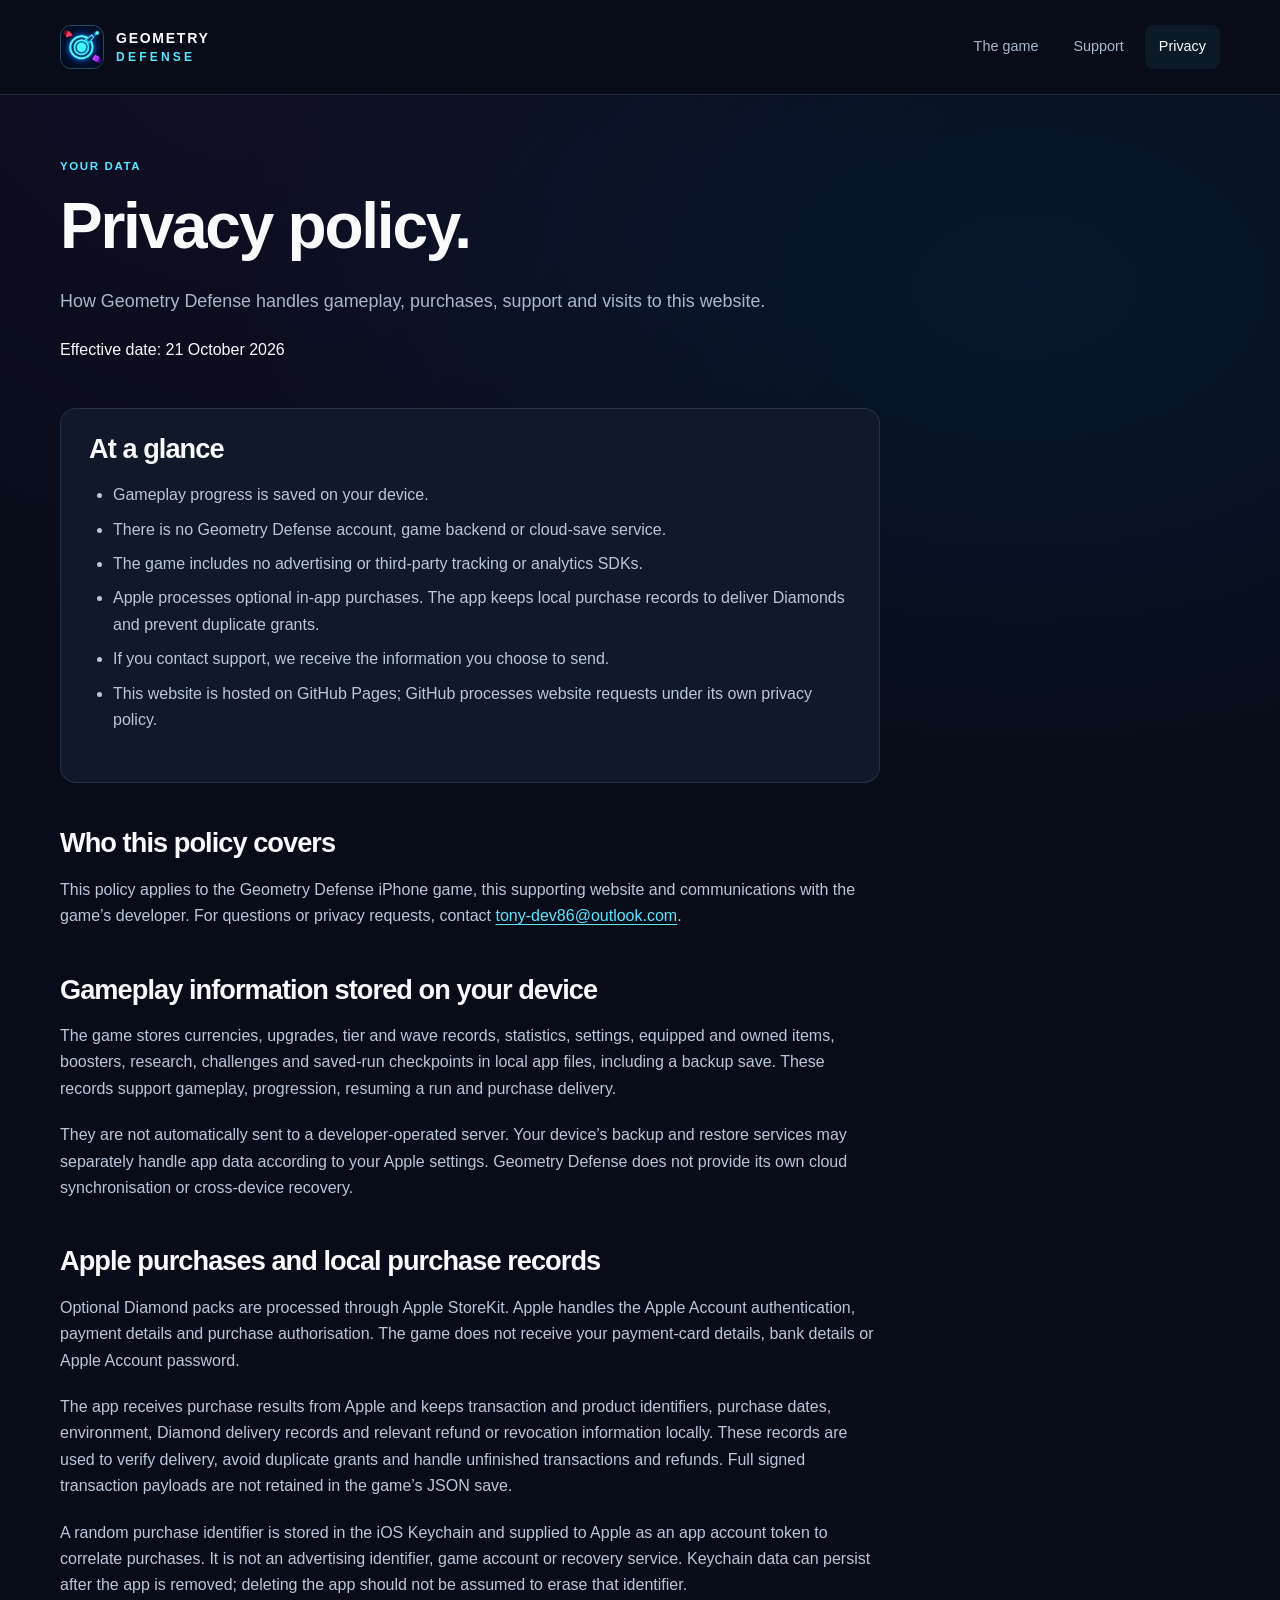
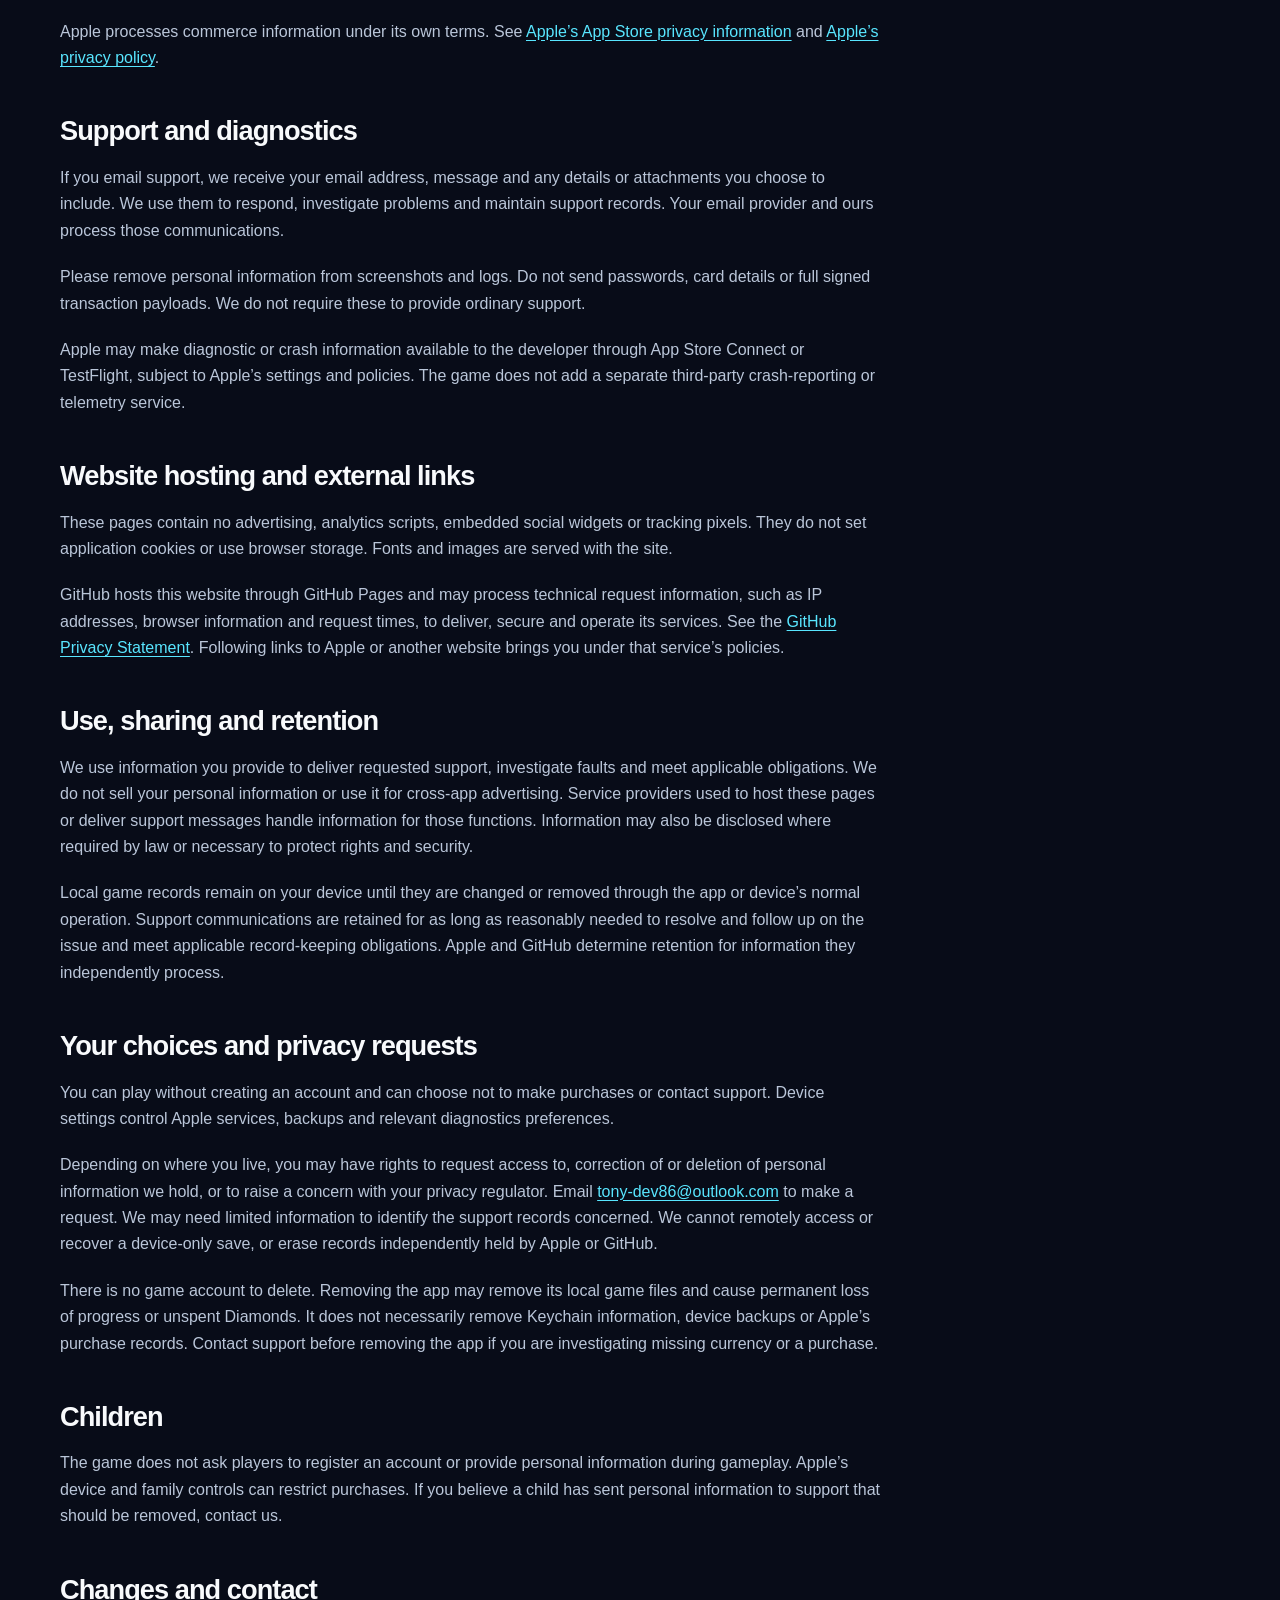
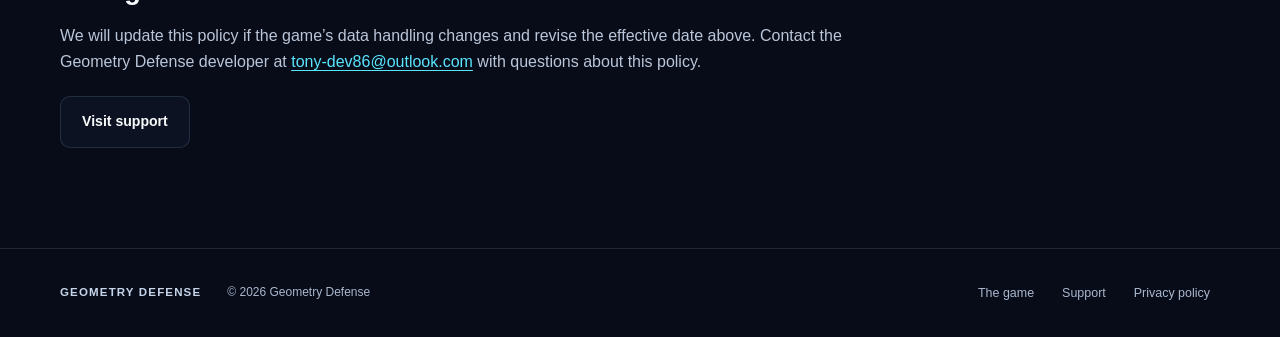
==== privacy.html @ 66e9f02a "Add files via upload" ====
<!doctype html>
<html lang="en-GB">
<head><meta charset="utf-8"><meta name="viewport" content="width=device-width,initial-scale=1"><meta name="color-scheme" content="dark"><meta name="description" content="Privacy information for Geometry Defense: on-device progress, Apple purchases, support communications and GitHub Pages hosting."><title>Privacy policy · Geometry Defense</title><link rel="icon" type="image/png" href="./assets/app-icon.png"><link rel="stylesheet" href="./assets/site.css"></head>
<body><a class="skip-link" href="#main">Skip to content</a>
<header class="site-header"><div class="container header-inner"><a class="brand" href="./index.html" aria-label="Geometry Defense home"><img class="brand-icon" src="./assets/app-icon.png" alt="" width="44" height="44"><span class="brand-name">GEOMETRY<span>DEFENSE</span></span></a><nav class="site-nav" aria-label="Main navigation"><a href="./index.html">The game</a><a href="./support.html" >Support</a><a href="./privacy.html" aria-current="page">Privacy</a></nav></div></header><main id="main" class="container page-shell"><header class="page-heading"><p class="eyebrow">YOUR DATA</p><h1>Privacy policy.</h1><p class="lead">How Geometry Defense handles gameplay, purchases, support and visits to this website.</p><p>Effective date: 21 October 2026</p></header>
<div class="prose"><section class="panel" aria-labelledby="overview"><h2 id="overview">At a glance</h2><ul><li>Gameplay progress is saved on your device.</li><li>There is no Geometry Defense account, game backend or cloud-save service.</li><li>The game includes no advertising or third-party tracking or analytics SDKs.</li><li>Apple processes optional in-app purchases. The app keeps local purchase records to deliver Diamonds and prevent duplicate grants.</li><li>If you contact support, we receive the information you choose to send.</li><li>This website is hosted on GitHub Pages; GitHub processes website requests under its own privacy policy.</li></ul></section>
<section aria-labelledby="operator"><h2 id="operator">Who this policy covers</h2><p>This policy applies to the Geometry Defense iPhone game, this supporting website and communications with the game’s developer. For questions or privacy requests, contact <a href="mailto:tony-dev86@outlook.com">tony-dev86@outlook.com</a>.</p></section>
<section aria-labelledby="local"><h2 id="local">Gameplay information stored on your device</h2><p>The game stores currencies, upgrades, tier and wave records, statistics, settings, equipped and owned items, boosters, research, challenges and saved-run checkpoints in local app files, including a backup save. These records support gameplay, progression, resuming a run and purchase delivery.</p><p>They are not automatically sent to a developer-operated server. Your device’s backup and restore services may separately handle app data according to your Apple settings. Geometry Defense does not provide its own cloud synchronisation or cross-device recovery.</p></section>
<section aria-labelledby="purchases"><h2 id="purchases">Apple purchases and local purchase records</h2><p>Optional Diamond packs are processed through Apple StoreKit. Apple handles the Apple Account authentication, payment details and purchase authorisation. The game does not receive your payment-card details, bank details or Apple Account password.</p><p>The app receives purchase results from Apple and keeps transaction and product identifiers, purchase dates, environment, Diamond delivery records and relevant refund or revocation information locally. These records are used to verify delivery, avoid duplicate grants and handle unfinished transactions and refunds. Full signed transaction payloads are not retained in the game’s JSON save.</p><p>A random purchase identifier is stored in the iOS Keychain and supplied to Apple as an app account token to correlate purchases. It is not an advertising identifier, game account or recovery service. Keychain data can persist after the app is removed; deleting the app should not be assumed to erase that identifier.</p><p>Apple processes commerce information under its own terms. See <a href="https://www.apple.com/legal/privacy/data/en/app-store/">Apple’s App Store privacy information</a> and <a href="https://www.apple.com/legal/privacy/">Apple’s privacy policy</a>.</p></section>
<section aria-labelledby="support-data"><h2 id="support-data">Support and diagnostics</h2><p>If you email support, we receive your email address, message and any details or attachments you choose to include. We use them to respond, investigate problems and maintain support records. Your email provider and ours process those communications.</p><p>Please remove personal information from screenshots and logs. Do not send passwords, card details or full signed transaction payloads. We do not require these to provide ordinary support.</p><p>Apple may make diagnostic or crash information available to the developer through App Store Connect or TestFlight, subject to Apple’s settings and policies. The game does not add a separate third-party crash-reporting or telemetry service.</p></section>
<section aria-labelledby="website"><h2 id="website">Website hosting and external links</h2><p>These pages contain no advertising, analytics scripts, embedded social widgets or tracking pixels. They do not set application cookies or use browser storage. Fonts and images are served with the site.</p><p>GitHub hosts this website through GitHub Pages and may process technical request information, such as IP addresses, browser information and request times, to deliver, secure and operate its services. See the <a href="https://docs.github.com/en/site-policy/privacy-policies/github-general-privacy-statement">GitHub Privacy Statement</a>. Following links to Apple or another website brings you under that service’s policies.</p></section>
<section aria-labelledby="sharing"><h2 id="sharing">Use, sharing and retention</h2><p>We use information you provide to deliver requested support, investigate faults and meet applicable obligations. We do not sell your personal information or use it for cross-app advertising. Service providers used to host these pages or deliver support messages handle information for those functions. Information may also be disclosed where required by law or necessary to protect rights and security.</p><p>Local game records remain on your device until they are changed or removed through the app or device’s normal operation. Support communications are retained for as long as reasonably needed to resolve and follow up on the issue and meet applicable record-keeping obligations. Apple and GitHub determine retention for information they independently process.</p></section>
<section aria-labelledby="choices"><h2 id="choices">Your choices and privacy requests</h2><p>You can play without creating an account and can choose not to make purchases or contact support. Device settings control Apple services, backups and relevant diagnostics preferences.</p><p>Depending on where you live, you may have rights to request access to, correction of or deletion of personal information we hold, or to raise a concern with your privacy regulator. Email <a href="mailto:tony-dev86@outlook.com">tony-dev86@outlook.com</a> to make a request. We may need limited information to identify the support records concerned. We cannot remotely access or recover a device-only save, or erase records independently held by Apple or GitHub.</p><p>There is no game account to delete. Removing the app may remove its local game files and cause permanent loss of progress or unspent Diamonds. It does not necessarily remove Keychain information, device backups or Apple’s purchase records. Contact support before removing the app if you are investigating missing currency or a purchase.</p></section>
<section aria-labelledby="children"><h2 id="children">Children</h2><p>The game does not ask players to register an account or provide personal information during gameplay. Apple’s device and family controls can restrict purchases. If you believe a child has sent personal information to support that should be removed, contact us.</p></section>
<section aria-labelledby="changes"><h2 id="changes">Changes and contact</h2><p>We will update this policy if the game’s data handling changes and revise the effective date above. Contact the Geometry Defense developer at <a href="mailto:tony-dev86@outlook.com">tony-dev86@outlook.com</a> with questions about this policy.</p><p><a class="button button--secondary" href="./support.html">Visit support</a></p></section></div></main><footer class="site-footer"><div class="container footer-inner"><a class="footer-brand" href="./index.html">GEOMETRY DEFENSE</a><p>© 2026 Geometry Defense</p><nav class="footer-links" aria-label="Footer navigation"><a href="./index.html">The game</a><a href="./support.html">Support</a><a href="./privacy.html">Privacy policy</a></nav></div></footer></body></html>
---- assets/site.css ----
/* Geometry Defense: dependency-free, accessible GitHub Pages presentation. */
:root {
  color-scheme: dark;
  --bg: #080c18;
  --surface: #10182a;
  --panel: #111827;
  --text: #f8fafc;
  --muted: #a9b7cd;
  --cyan: #59e6ff;
  --cyan-bright: #00e5ff;
  --purple: #c084fc;
  --gold: #ffd166;
  --line: rgba(150, 184, 222, .17);
  --radius: 22px;
}
* { box-sizing: border-box; }
html { scroll-behavior: smooth; scroll-padding-top: 104px; }
body { margin: 0; overflow-x: clip; background: var(--bg); color: var(--text); font-family: -apple-system, BlinkMacSystemFont, "Segoe UI", sans-serif; font-size: 16px; line-height: 1.65; -webkit-font-smoothing: antialiased; }
body::before { content: ""; position: absolute; inset: 0 0 auto; height: 950px; pointer-events: none; z-index: -1; background: radial-gradient(ellipse at 80% 30%, rgba(0, 140, 255, .09), transparent 55%), radial-gradient(ellipse at 20% 0%, rgba(128, 72, 255, .06), transparent 50%); }
a { color: var(--cyan); text-underline-offset: .2em; }
a:hover { color: #b7f7ff; }
button, input, textarea { font: inherit; }
a:focus-visible, button:focus-visible, input:focus-visible, textarea:focus-visible, summary:focus-visible { outline: 3px solid var(--cyan); outline-offset: 5px; }
img { max-width: 100%; height: auto; }
h1, h2, h3, h4, p, figure { margin-top: 0; }
h1, h2, h3, h4 { color: var(--text); line-height: 1.12; letter-spacing: -.035em; }
h1 { font-size: clamp(2.65rem, 5.45vw, 4.55rem); font-weight: 760; margin-bottom: 26px; }
h2 { font-size: clamp(2rem, 3.4vw, 2.9rem); margin-bottom: 18px; }
h3 { font-size: 1.45rem; margin-bottom: 15px; }
p { margin-bottom: 20px; }
.container { width: min(1160px, calc(100% - 64px)); margin-inline: auto; }
.skip-link { position: fixed; left: 16px; top: -100px; z-index: 100; padding: 12px 20px; border-radius: 8px; background: var(--cyan); color: var(--bg); font-weight: 700; }
.skip-link:focus { top: 12px; }
.site-header { position: relative; z-index: 20; border-bottom: 1px solid var(--line); background: rgba(8, 12, 24, .94); }
.header-inner { display: flex; align-items: center; justify-content: space-between; gap: 28px; min-height: 94px; }
.brand { display: inline-flex; align-items: center; gap: 12px; text-decoration: none; color: var(--text); flex-shrink: 0; }
.brand-icon { width: 44px; height: 44px; border: 1px solid rgba(89, 230, 255, .3); border-radius: 11px; }
.brand-name { font-size: .88rem; font-weight: 800; letter-spacing: .12em; line-height: 1.2; }
.brand-name span { display: block; font-size: .75rem; letter-spacing: .27em; color: var(--cyan); margin-top: 3px; }
.site-nav { display: flex; flex-wrap: wrap; gap: 7px; align-items: center; }
.site-nav a { display: inline-flex; align-items: center; min-height: 44px; padding: 8px 14px; color: var(--muted); text-decoration: none; border-radius: 8px; font-size: .9rem; }
.site-nav a:hover, .site-nav a[aria-current="page"] { background: rgba(89, 230, 255, .06); color: var(--text); }
.hero { display: grid; grid-template-columns: 1.15fr .85fr; align-items: center; gap: 58px; padding-top: 74px; padding-bottom: 90px; min-height: 790px; }
.hero-copy { padding-block: 24px; position: relative; z-index: 1; }
.eyebrow { display: flex; align-items: center; gap: 9px; color: var(--cyan); font-size: .72rem; font-weight: 700; letter-spacing: .14em; line-height: 1.6; margin-bottom: 24px; }
.status-dot { display: inline-block; width: 6px; height: 6px; flex: 0 0 6px; border-radius: 50%; background: var(--cyan); box-shadow: 0 0 11px rgba(89, 230, 255, .7); }
.text-gradient { color: var(--cyan); background: linear-gradient(100deg, #59e6ff, #8db3ff 70%, #c084fc); -webkit-background-clip: text; background-clip: text; -webkit-text-fill-color: transparent; }
.hero-description { max-width: 470px; font-size: 1.13rem; line-height: 1.8; color: var(--muted); }
.hero-actions { display: flex; flex-wrap: wrap; gap: 12px; margin-top: 32px; }
.button { display: inline-flex; align-items: center; justify-content: center; gap: 18px; min-height: 52px; padding: 13px 21px; border: 1px solid transparent; border-radius: 10px; font-size: .88rem; font-weight: 700; text-align: center; line-height: 1.4; text-decoration: none; transition: background .18s ease, transform .18s ease, border-color .18s ease; }
.button:hover { transform: translateY(-2px); }
.button--primary { background: var(--cyan); color: #07111d; box-shadow: 0 5px 28px rgba(0, 229, 255, .1); }
.button--primary:hover { background: #a2f2ff; color: #07111d; }
.button--secondary { color: var(--text); border-color: var(--line); background: rgba(16, 24, 42, .6); }
.button--secondary:hover { border-color: rgba(89, 230, 255, .5); color: var(--text); }
.hero-facts { display: flex; gap: 35px; padding-top: 34px; margin: 32px 0 0; border-top: 1px solid var(--line); max-width: 470px; }
.hero-facts dt { font-size: 1.7rem; font-weight: 700; line-height: 1.2; letter-spacing: -.04em; }
.hero-facts dd { margin: 8px 0 0; font-size: .7rem; color: var(--muted); line-height: 1.45; }
.hero-visual { position: relative; min-width: 0; display: flex; align-items: center; justify-content: center; }
.hero-visual::before { content: ""; position: absolute; width: 100%; aspect-ratio: 1; border-radius: 50%; background: radial-gradient(circle, rgba(0, 229, 255, .13), rgba(0, 140, 255, .045) 50%, transparent 70%); }
.phone-frame { position: relative; width: min(100%, 286px); padding: 8px; background: #0d1423; border: 1px solid rgba(137, 196, 227, .3); border-radius: 33px; box-shadow: 0 30px 85px #0008, 0 0 70px #00bfff09; transform: rotate(3deg); margin: 0; }
.phone-screen { overflow: hidden; border-radius: 24px; background: var(--bg); }
.phone-screen img { display: block; width: 100%; aspect-ratio: 720 / 1280; object-fit: cover; }
.phone-frame figcaption { display: flex; align-items: center; justify-content: center; gap: 7px; position: absolute; top: calc(100% + 20px); left: 0; right: 0; color: var(--muted); font-size: .58rem; font-weight: 600; letter-spacing: .18em; transform: rotate(-3deg); }
.phone-frame figcaption .status-dot { width: 4px; height: 4px; flex-basis: 4px; }
.orbit { position: absolute; width: 115%; aspect-ratio: 1; border: 1px solid rgba(89, 230, 255, .1); border-radius: 50%; }
.orbit--two { width: 140%; border-style: dashed; border-color: rgba(89, 230, 255, .045); }
.floating-shape { position: absolute; display: block; animation: drift 9s ease-in-out infinite alternate; }
.floating-shape--triangle { top: 6%; left: 5%; width: 32px; height: 32px; background: #ff4055; clip-path: polygon(50% 0, 100% 100%, 0 100%); opacity: .7; transform: rotate(-20deg); }
.floating-shape--diamond { right: -4%; top: 27%; width: 24px; height: 24px; border: 2px solid var(--gold); rotate: 45deg; opacity: .75; animation-delay: -3s; }
.floating-shape--square { bottom: 6%; left: -3%; width: 30px; height: 30px; border: 2px solid var(--purple); rotate: -15deg; opacity: .7; animation-delay: -6s; }
@keyframes drift { to { translate: 0 -14px; rotate: 12deg; } }
.feature-section { padding-block: 50px 95px; scroll-margin-top: 30px; }
.section-heading { display: flex; justify-content: space-between; align-items: end; gap: 45px; margin-bottom: 32px; }
.section-heading .eyebrow { margin-bottom: 14px; }
.section-heading h2 { margin-bottom: 0; }
.section-heading > p { color: var(--muted); max-width: 270px; margin: 0 0 4px; font-size: .94rem; }
.feature-grid { display: grid; grid-template-columns: repeat(3, minmax(0, 1fr)); gap: 18px; }
.feature-card { padding: 30px; border: 1px solid var(--line); border-radius: var(--radius); background: linear-gradient(135deg, rgba(18, 29, 48, .72), rgba(13, 20, 35, .5)); }
.feature-card--wide { grid-column: span 2; background: radial-gradient(ellipse at 100% 0%, #008cff12, transparent 65%), linear-gradient(135deg, #121d30b8, #0d142380); }
.card-kicker { font-size: .64rem; letter-spacing: .13em; font-weight: 700; color: var(--muted); margin-bottom: 12px; }
.feature-card p:last-child { margin-bottom: 0; }
.feature-card p:not(.card-kicker) { color: var(--muted); font-size: .9rem; line-height: 1.85; }
.feature-card--wide > p:not(.card-kicker) { max-width: 450px; }
.feature-symbol { width: 42px; height: 42px; margin-bottom: 26px; color: var(--cyan); position: relative; }
.symbol-target { border: 1px solid #59e6ff66; border-radius: 50%; display: grid; place-items: center; }
.symbol-target::before { content: ""; width: 22px; height: 22px; border: 2px solid var(--cyan); border-radius: 50%; box-shadow: 0 0 14px #00e5ff26; }
.symbol-target span { position: absolute; width: 18px; height: 3px; background: var(--cyan); rotate: -35deg; translate: 10px -7px; }
.symbol-burst { color: var(--gold); font-size: 3rem; line-height: 1; }
.symbol-boss { color: #ff66ad; font-size: 3.3rem; line-height: .85; }
.symbol-progress { display: flex; align-items: end; gap: 6px; padding: 3px; }
.symbol-progress i { width: 7px; height: 12px; background: #c084fc88; }
.symbol-progress i:nth-child(2) { height: 24px; background: #c084fcbb; }
.symbol-progress i:nth-child(3) { height: 35px; background: var(--purple); }
.symbol-pause { display: flex; justify-content: center; align-items: center; gap: 8px; border: 1px solid #59e6ff55; border-radius: 50%; }
.symbol-pause i { width: 4px; height: 16px; background: var(--cyan); }
.build-tags { display: flex; flex-wrap: wrap; gap: 8px; margin-top: 24px; }
.build-tags span { padding: 5px 12px; border: 1px solid var(--line); border-radius: 6px; font-size: .7rem; color: #c9d8ec; background: #080c184d; }
.currency-section { padding-block: 76px; border-block: 1px solid var(--line); background: linear-gradient(180deg, #10182a70, #10182a30); }
.currency-grid { display: grid; grid-template-columns: repeat(3, minmax(0, 1fr)); gap: 42px; margin-top: 40px; }
.currency-card { --currency-color: var(--cyan); }
.currency-card--gold { --currency-color: var(--gold); }
.currency-card--energy { --currency-color: #46caff; }
.currency-card--diamonds { --currency-color: var(--purple); }
.currency-icon { display: block; color: var(--currency-color); font-size: 2.65rem; line-height: 1; margin-bottom: 22px; }
.currency-card h3 { margin-bottom: 6px; }
.currency-card p { font-size: .91rem; color: var(--muted); }
.currency-card .currency-role { color: var(--currency-color); font-size: .73rem; font-weight: 650; margin-bottom: 18px; }
.section-note { border-top: 1px solid var(--line); padding-top: 24px; margin: 20px 0 0; color: var(--muted); font-size: .77rem; max-width: 900px; }
.closing-section { padding-block: 80px 58px; }
.closing-panel { display: flex; align-items: center; justify-content: space-between; gap: 38px; padding: 40px; border: 1px solid #59e6ff33; border-radius: var(--radius); background: radial-gradient(ellipse at 100% 0, #00e5ff09, transparent 60%), var(--surface); }
.closing-panel .eyebrow { margin-bottom: 14px; }
.closing-panel h2 { font-size: clamp(1.8rem, 3vw, 2.35rem); }
.closing-panel p:last-child { color: var(--muted); font-size: .92rem; margin-bottom: 0; }
.closing-panel .button { flex-shrink: 0; }
.save-note { font-size: .75rem; color: var(--muted); max-width: 850px; margin: 27px 0 0; line-height: 1.8; }
.site-footer { border-top: 1px solid var(--line); padding-block: 22px; }
.footer-inner { display: flex; align-items: center; flex-wrap: wrap; gap: 16px 26px; }
.footer-brand { color: #c6d5ea; font-size: .72rem; font-weight: 800; letter-spacing: .1em; text-decoration: none; }
.footer-inner > p { font-size: .75rem; color: var(--muted); margin: 0; }
.footer-links { display: flex; flex-wrap: wrap; gap: 8px; margin-left: auto; }
.footer-links a { display: inline-flex; align-items: center; min-height: 44px; padding: 8px 10px; color: var(--muted); font-size: .78rem; text-decoration: none; }
.footer-links a:hover { color: var(--cyan); }
/* Shared support/privacy page contract. */
.page-shell { padding-block: 62px 80px; }
.page-heading { max-width: 850px; margin-bottom: 44px; }
.page-heading .eyebrow { margin-bottom: 16px; }
.page-heading h1 { font-size: clamp(2.4rem, 5vw, 4rem); margin-bottom: 22px; }
.lead { font-size: 1.12rem; color: var(--muted); line-height: 1.8; }
.article-layout { display: grid; grid-template-columns: minmax(0, 2.2fr) minmax(210px, 1fr); gap: 50px; align-items: start; }
.prose { max-width: 820px; overflow-wrap: anywhere; }
.prose h2 { font-size: 1.7rem; margin-top: 45px; margin-bottom: 18px; scroll-margin-top: 30px; }
.prose h3 { font-size: 1.18rem; margin-top: 28px; margin-bottom: 12px; }
.prose p, .prose li { color: #bac6d9; }
.prose ul, .prose ol { padding-left: 24px; margin-bottom: 24px; }
.prose li + li { margin-top: 8px; }
.prose strong { color: var(--text); }
.prose code { font-size: .88em; color: #b5eeff; background: #162238; border: 1px solid var(--line); border-radius: 4px; padding: 2px 5px; }
.prose table { width: 100%; border-collapse: collapse; margin-block: 24px; font-size: .88rem; }
.prose th, .prose td { padding: 13px 14px; border: 1px solid var(--line); text-align: left; vertical-align: top; }
.prose th { color: var(--text); background: var(--surface); }
.prose td { color: #bac6d9; }
.prose .updated { font-size: .8rem; color: var(--muted); }
.panel, .notice { padding: 25px 28px; border: 1px solid var(--line); border-radius: 16px; background: var(--surface); margin-bottom: 26px; }
.panel h2, .panel h3, .notice h2, .notice h3 { margin-top: 0; }
.panel p:last-child, .notice p:last-child { margin-bottom: 0; }
.notice { border-color: #59e6ff33; }
.notice--warning { border-color: #ffd16655; background: #ffd16608; }
.notice--warning strong { color: var(--gold); }
.card-grid { display: grid; grid-template-columns: repeat(2, minmax(0, 1fr)); gap: 18px; margin-block: 28px; }
.link-card { display: block; padding: 25px; border: 1px solid var(--line); border-radius: 16px; background: var(--surface); text-decoration: none; color: var(--text); transition: border-color .18s ease; }
.link-card:hover { border-color: #59e6ff66; color: var(--text); }
.link-card h2, .link-card h3 { font-size: 1.2rem; margin: 0 0 12px; }
.link-card p { color: var(--muted); font-size: .9rem; margin: 0; }
.faq-list { margin-block: 28px; }
.faq-list details { border-block-start: 1px solid var(--line); padding-block: 5px; }
.faq-list details:last-child { border-block-end: 1px solid var(--line); }
.faq-list summary { cursor: pointer; min-height: 60px; padding: 17px 8px 17px 2px; color: var(--text); font-weight: 650; }
.faq-list details > :not(summary) { margin-inline: 2px; }
.faq-list details p:first-of-type { margin-top: 8px; }
.toc { font-size: .88rem; }
.toc a { display: block; min-height: 44px; padding-block: 10px; text-decoration: none; border-bottom: 1px solid var(--line); }
.back-link { display: inline-flex; align-items: center; gap: 8px; min-height: 44px; margin-bottom: 22px; font-size: .85rem; text-decoration: none; }
@media (min-width: 1500px) { .hero { gap: 90px; } }
@media (max-width: 1050px) {
  .hero { gap: 35px; min-height: 740px; }
  .hero-facts { gap: 25px; }
  .hero-visual .orbit--two { width: 120%; }
  .feature-card { padding: 25px; }
  .currency-grid { gap: 27px; }
  .closing-panel { padding: 32px; }
}
@media (max-width: 800px) {
  .container { width: min(100% - 40px, 700px); }
  .hero { grid-template-columns: 1fr 1fr; gap: 28px; padding-top: 50px; padding-bottom: 75px; min-height: auto; }
  h1 { font-size: clamp(2.3rem, 5.3vw, 3.3rem); }
  .hero-description { font-size: 1rem; }
  .hero-actions { gap: 10px; }
  .hero-actions .button { min-width: 175px; }
  .hero-facts { gap: 20px; margin-top: 25px; padding-top: 25px; }
  .hero-facts dt { font-size: 1.4rem; }
  .hero-facts dd { font-size: .63rem; }
  .phone-frame { border-radius: 29px; padding: 6px; }
  .phone-screen { border-radius: 22px; }
  .section-heading { gap: 28px; align-items: start; }
  .section-heading > p { max-width: 200px; font-size: .85rem; }
  .feature-grid { grid-template-columns: repeat(2, minmax(0, 1fr)); }
  .feature-card--wide { grid-column: auto; }
  .feature-grid > :last-child { grid-column: span 2; }
  .currency-section { padding-block: 56px; }
  .currency-grid { gap: 22px; }
  .currency-card p { font-size: .85rem; }
  .closing-panel { display: block; }
  .closing-panel .button { margin-top: 26px; }
  .article-layout { grid-template-columns: 1fr; gap: 25px; }
}
@media (max-width: 600px) {
  .header-inner { min-height: 86px; gap: 12px; flex-wrap: wrap; padding-block: 15px 9px; }
  .brand-icon { width: 37px; height: 37px; border-radius: 9px; }
  .brand { gap: 9px; }
  .brand-name { font-size: .71rem; }
  .brand-name span { font-size: .61rem; }
  .site-nav { gap: 0; margin-left: -9px; }
  .site-nav a { font-size: .79rem; padding-inline: 9px; }
  .hero { grid-template-columns: 1fr; gap: 50px; padding-top: 32px; padding-bottom: 63px; }
  .hero-copy { padding: 0; }
  h1 { font-size: clamp(2.65rem, 10.6vw, 3.8rem); margin-bottom: 22px; }
  .eyebrow { font-size: .61rem; margin-bottom: 21px; }
  .hero-description { max-width: 400px; font-size: 1rem; }
  .hero-actions { margin-top: 26px; }
  .hero-actions .button { min-width: 0; padding-inline: 17px; font-size: .83rem; }
  .hero-facts { justify-content: space-between; max-width: 390px; gap: 12px; padding-top: 24px; }
  .hero-facts dt { font-size: 1.6rem; }
  .hero-facts dd { font-size: .69rem; }
  .hero-visual { width: min(100% - 55px, 345px); margin: 0 auto 25px; }
  .phone-frame { width: 240px; }
  .hero-visual .orbit--one { width: 115%; }
  .hero-visual .orbit--two { width: 133%; max-width: calc(100vw - 14px); }
  .floating-shape--triangle { left: -7px; }
  .floating-shape--diamond { right: -15px; }
  .floating-shape--square { left: -16px; }
  .feature-section { padding-block: 30px 55px; }
  .section-heading { display: block; margin-bottom: 25px; }
  .section-heading > p { max-width: 100%; margin-top: 18px; font-size: .94rem; }
  .section-heading h2 { font-size: 2rem; }
  .feature-grid { grid-template-columns: 1fr; gap: 14px; }
  .feature-grid > :last-child { grid-column: auto; }
  .feature-card { padding: 27px; }
  .feature-symbol { margin-bottom: 23px; }
  .feature-card h3 { font-size: 1.45rem; }
  .currency-section { padding-block: 46px; }
  .currency-grid { grid-template-columns: 1fr; gap: 32px; margin-top: 30px; }
  .currency-card { position: relative; padding-left: 53px; }
  .currency-icon { position: absolute; top: 0; left: 0; font-size: 2.1rem; }
  .currency-card h3 { font-size: 1.4rem; }
  .currency-card p { font-size: .9rem; margin-bottom: 0; }
  .currency-card .currency-role { margin-block: 8px 12px; }
  .section-note { margin-top: 28px; padding-top: 22px; }
  .closing-section { padding-block: 48px 34px; }
  .closing-panel { padding: 27px; }
  .closing-panel h2 { font-size: 1.95rem; }
  .footer-inner { gap: 7px 16px; }
  .footer-inner > p { display: none; }
  .footer-links { gap: 0; }
  .footer-links a { padding-inline: 7px; }
  .page-shell { padding-block: 40px 50px; }
  .page-heading { margin-bottom: 30px; }
  .page-heading h1 { font-size: 2.7rem; }
  .lead { font-size: 1rem; }
  .card-grid { grid-template-columns: 1fr; }
  .panel, .notice { padding: 21px; }
  .prose h2 { font-size: 1.5rem; }
  .prose table { display: block; overflow-x: auto; }
}
@media (max-width: 359px) {
  .container { width: calc(100% - 32px); }
  .header-inner { gap: 7px; }
  .site-nav a { padding-inline: 7px; }
  .hero-actions { flex-direction: column; align-items: stretch; }
  .hero-facts dd { font-size: .63rem; }
  .footer-brand { font-size: .65rem; }
  .footer-links a { font-size: .72rem; }
}
@media (prefers-reduced-motion: reduce) {
  html { scroll-behavior: auto; }
  *, *::before, *::after { animation: none !important; transition: none !important; }
  .button:hover { transform: none; }
}
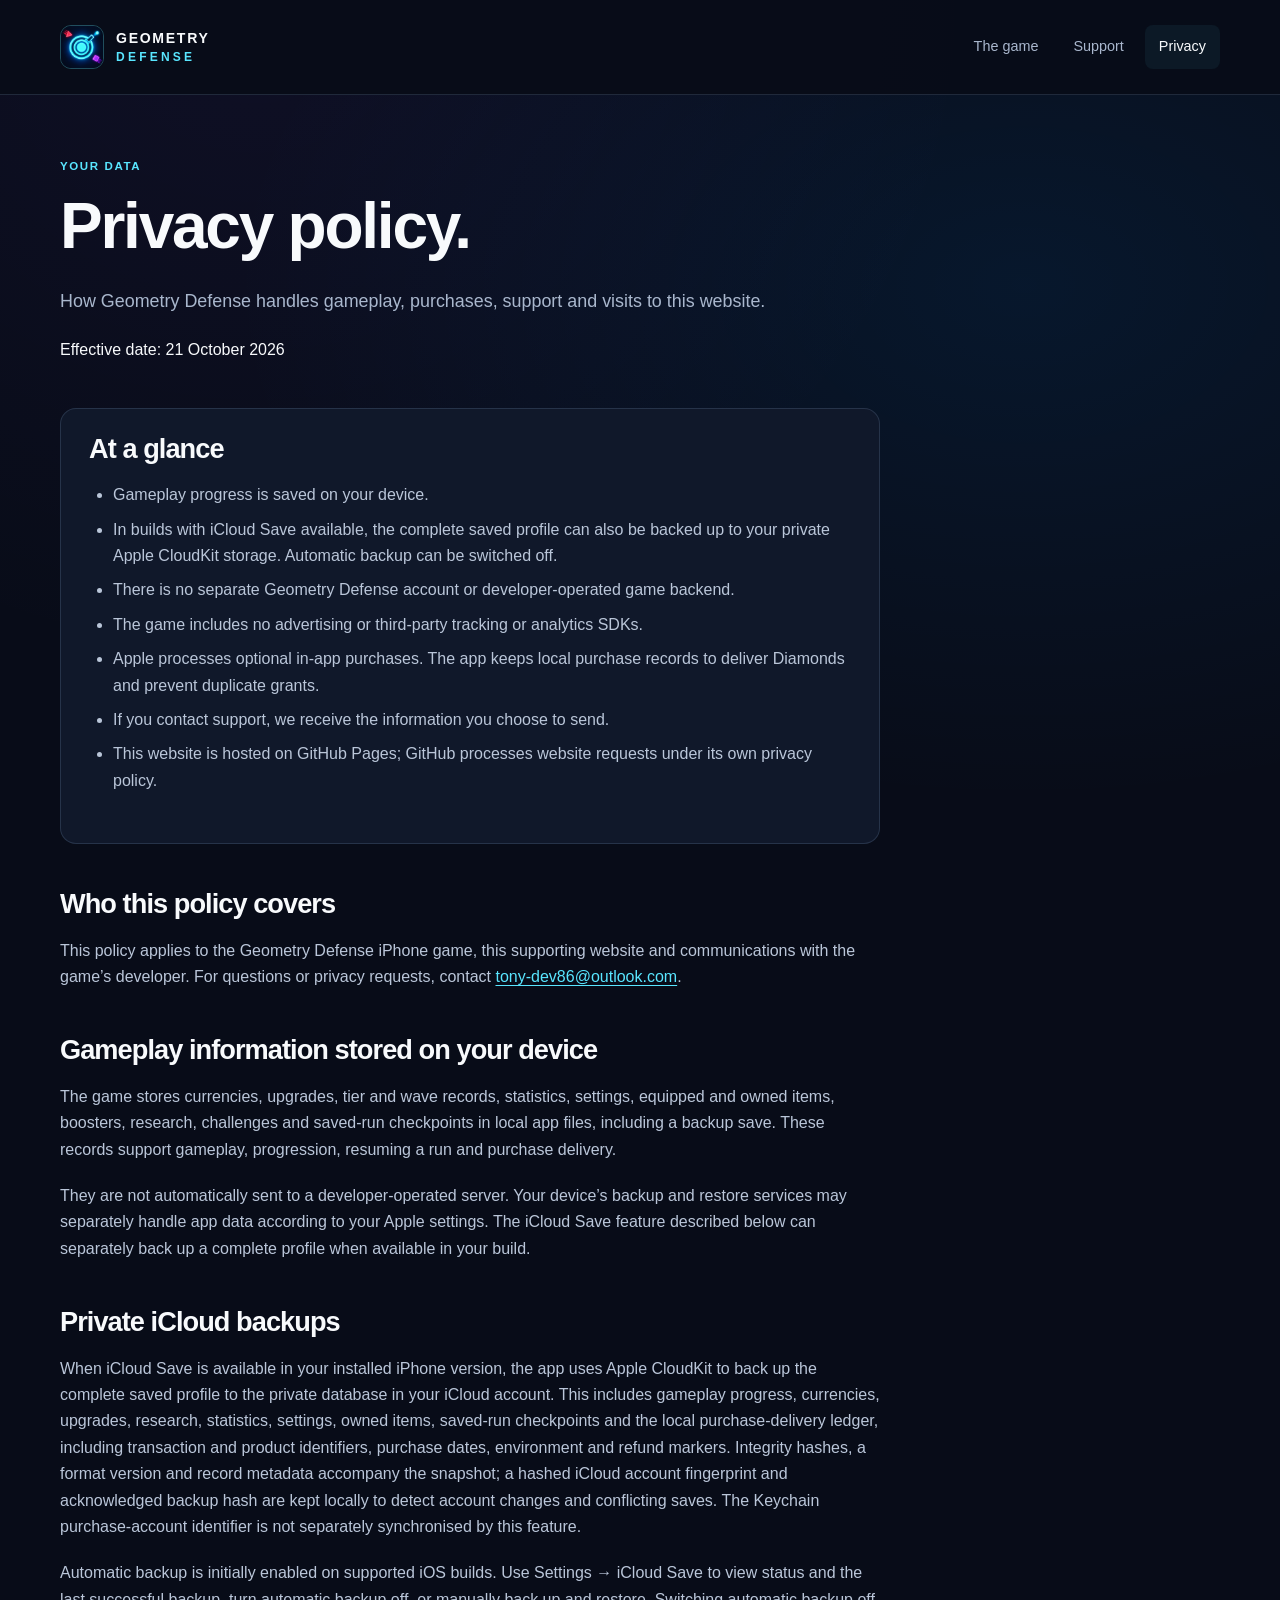
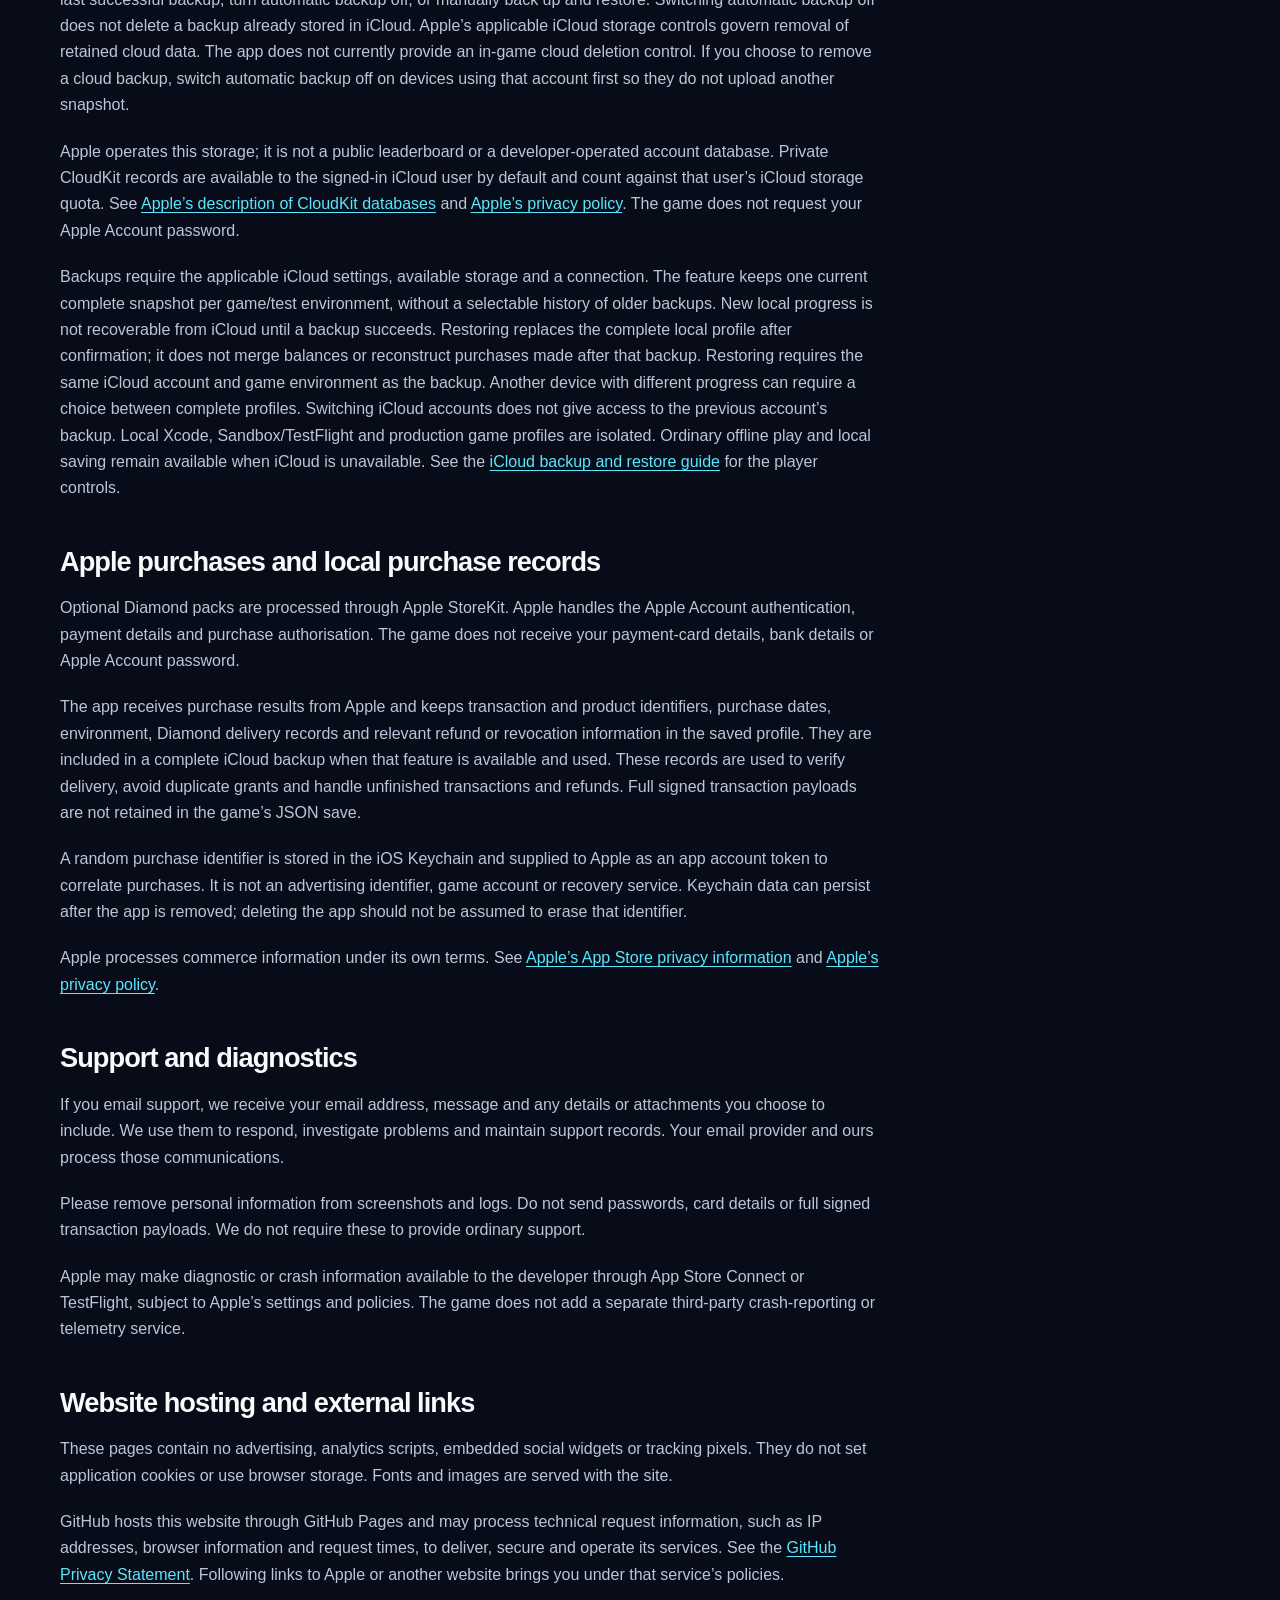
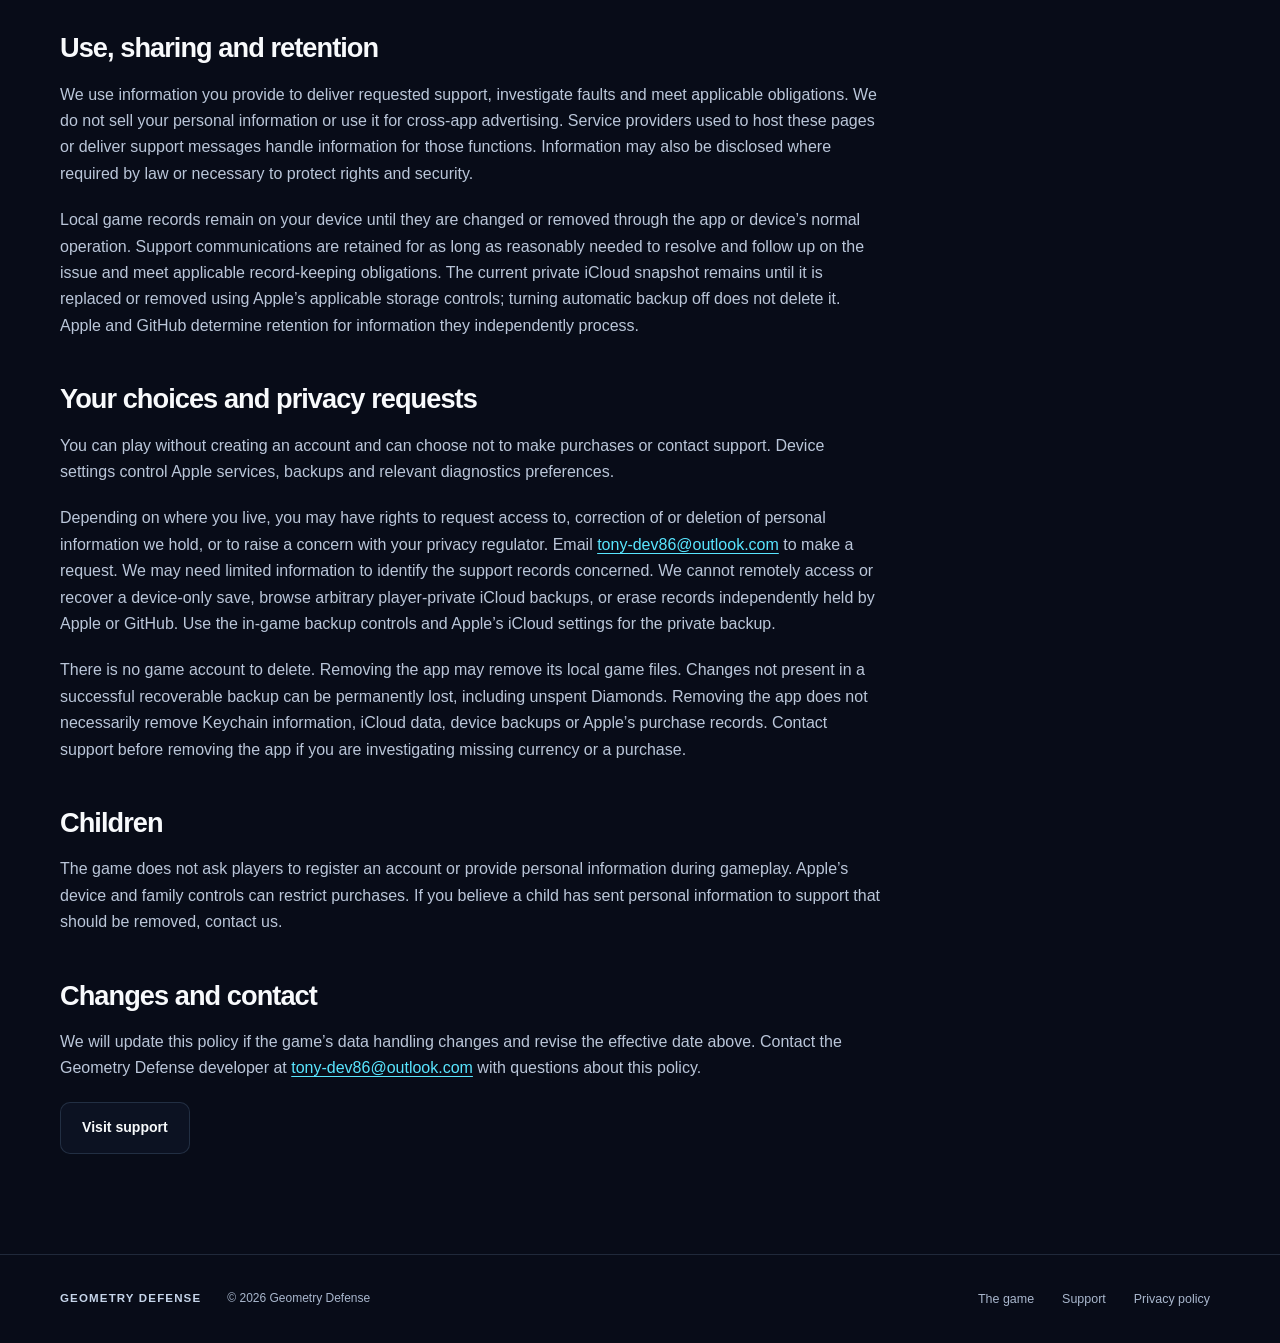
==== commit aee366ae: "Add files via upload" ====
--- a/privacy.html
+++ b/privacy.html
@@ -1,15 +1,16 @@
 <!doctype html>
 <html lang="en-GB">
-<head><meta charset="utf-8"><meta name="viewport" content="width=device-width,initial-scale=1"><meta name="color-scheme" content="dark"><meta name="description" content="Privacy information for Geometry Defense: on-device progress, Apple purchases, support communications and GitHub Pages hosting."><title>Privacy policy · Geometry Defense</title><link rel="icon" type="image/png" href="./assets/app-icon.png"><link rel="stylesheet" href="./assets/site.css"></head>
+<head><meta charset="utf-8"><meta name="viewport" content="width=device-width,initial-scale=1"><meta name="color-scheme" content="dark"><meta name="description" content="Privacy information for Geometry Defense: on-device progress, private iCloud backups, Apple purchases, support communications and GitHub Pages hosting."><title>Privacy policy · Geometry Defense</title><link rel="icon" type="image/png" href="./assets/app-icon.png"><link rel="stylesheet" href="./assets/site.css"></head>
 <body><a class="skip-link" href="#main">Skip to content</a>
 <header class="site-header"><div class="container header-inner"><a class="brand" href="./index.html" aria-label="Geometry Defense home"><img class="brand-icon" src="./assets/app-icon.png" alt="" width="44" height="44"><span class="brand-name">GEOMETRY<span>DEFENSE</span></span></a><nav class="site-nav" aria-label="Main navigation"><a href="./index.html">The game</a><a href="./support.html" >Support</a><a href="./privacy.html" aria-current="page">Privacy</a></nav></div></header><main id="main" class="container page-shell"><header class="page-heading"><p class="eyebrow">YOUR DATA</p><h1>Privacy policy.</h1><p class="lead">How Geometry Defense handles gameplay, purchases, support and visits to this website.</p><p>Effective date: 21 October 2026</p></header>
-<div class="prose"><section class="panel" aria-labelledby="overview"><h2 id="overview">At a glance</h2><ul><li>Gameplay progress is saved on your device.</li><li>There is no Geometry Defense account, game backend or cloud-save service.</li><li>The game includes no advertising or third-party tracking or analytics SDKs.</li><li>Apple processes optional in-app purchases. The app keeps local purchase records to deliver Diamonds and prevent duplicate grants.</li><li>If you contact support, we receive the information you choose to send.</li><li>This website is hosted on GitHub Pages; GitHub processes website requests under its own privacy policy.</li></ul></section>
+<div class="prose"><section class="panel" aria-labelledby="overview"><h2 id="overview">At a glance</h2><ul><li>Gameplay progress is saved on your device.</li><li>In builds with iCloud Save available, the complete saved profile can also be backed up to your private Apple CloudKit storage. Automatic backup can be switched off.</li><li>There is no separate Geometry Defense account or developer-operated game backend.</li><li>The game includes no advertising or third-party tracking or analytics SDKs.</li><li>Apple processes optional in-app purchases. The app keeps local purchase records to deliver Diamonds and prevent duplicate grants.</li><li>If you contact support, we receive the information you choose to send.</li><li>This website is hosted on GitHub Pages; GitHub processes website requests under its own privacy policy.</li></ul></section>
 <section aria-labelledby="operator"><h2 id="operator">Who this policy covers</h2><p>This policy applies to the Geometry Defense iPhone game, this supporting website and communications with the game’s developer. For questions or privacy requests, contact <a href="mailto:tony-dev86@outlook.com">tony-dev86@outlook.com</a>.</p></section>
-<section aria-labelledby="local"><h2 id="local">Gameplay information stored on your device</h2><p>The game stores currencies, upgrades, tier and wave records, statistics, settings, equipped and owned items, boosters, research, challenges and saved-run checkpoints in local app files, including a backup save. These records support gameplay, progression, resuming a run and purchase delivery.</p><p>They are not automatically sent to a developer-operated server. Your device’s backup and restore services may separately handle app data according to your Apple settings. Geometry Defense does not provide its own cloud synchronisation or cross-device recovery.</p></section>
-<section aria-labelledby="purchases"><h2 id="purchases">Apple purchases and local purchase records</h2><p>Optional Diamond packs are processed through Apple StoreKit. Apple handles the Apple Account authentication, payment details and purchase authorisation. The game does not receive your payment-card details, bank details or Apple Account password.</p><p>The app receives purchase results from Apple and keeps transaction and product identifiers, purchase dates, environment, Diamond delivery records and relevant refund or revocation information locally. These records are used to verify delivery, avoid duplicate grants and handle unfinished transactions and refunds. Full signed transaction payloads are not retained in the game’s JSON save.</p><p>A random purchase identifier is stored in the iOS Keychain and supplied to Apple as an app account token to correlate purchases. It is not an advertising identifier, game account or recovery service. Keychain data can persist after the app is removed; deleting the app should not be assumed to erase that identifier.</p><p>Apple processes commerce information under its own terms. See <a href="https://www.apple.com/legal/privacy/data/en/app-store/">Apple’s App Store privacy information</a> and <a href="https://www.apple.com/legal/privacy/">Apple’s privacy policy</a>.</p></section>
+<section aria-labelledby="local"><h2 id="local">Gameplay information stored on your device</h2><p>The game stores currencies, upgrades, tier and wave records, statistics, settings, equipped and owned items, boosters, research, challenges and saved-run checkpoints in local app files, including a backup save. These records support gameplay, progression, resuming a run and purchase delivery.</p><p>They are not automatically sent to a developer-operated server. Your device’s backup and restore services may separately handle app data according to your Apple settings. The iCloud Save feature described below can separately back up a complete profile when available in your build.</p></section>
+<section aria-labelledby="icloud"><h2 id="icloud">Private iCloud backups</h2><p>When iCloud Save is available in your installed iPhone version, the app uses Apple CloudKit to back up the complete saved profile to the private database in your iCloud account. This includes gameplay progress, currencies, upgrades, research, statistics, settings, owned items, saved-run checkpoints and the local purchase-delivery ledger, including transaction and product identifiers, purchase dates, environment and refund markers. Integrity hashes, a format version and record metadata accompany the snapshot; a hashed iCloud account fingerprint and acknowledged backup hash are kept locally to detect account changes and conflicting saves. The Keychain purchase-account identifier is not separately synchronised by this feature.</p><p>Automatic backup is initially enabled on supported iOS builds. Use Settings → iCloud Save to view status and the last successful backup, turn automatic backup off, or manually back up and restore. Switching automatic backup off does not delete a backup already stored in iCloud. Apple’s applicable iCloud storage controls govern removal of retained cloud data. The app does not currently provide an in-game cloud deletion control. If you choose to remove a cloud backup, switch automatic backup off on devices using that account first so they do not upload another snapshot.</p><p>Apple operates this storage; it is not a public leaderboard or a developer-operated account database. Private CloudKit records are available to the signed-in iCloud user by default and count against that user’s iCloud storage quota. See <a href="https://developer.apple.com/documentation/cloudkit/ckcontainer">Apple’s description of CloudKit databases</a> and <a href="https://www.apple.com/legal/privacy/">Apple’s privacy policy</a>. The game does not request your Apple Account password.</p><p>Backups require the applicable iCloud settings, available storage and a connection. The feature keeps one current complete snapshot per game/test environment, without a selectable history of older backups. New local progress is not recoverable from iCloud until a backup succeeds. Restoring replaces the complete local profile after confirmation; it does not merge balances or reconstruct purchases made after that backup. Restoring requires the same iCloud account and game environment as the backup. Another device with different progress can require a choice between complete profiles. Switching iCloud accounts does not give access to the previous account’s backup. Local Xcode, Sandbox/TestFlight and production game profiles are isolated. Ordinary offline play and local saving remain available when iCloud is unavailable. See the <a href="./support.html#icloud-save">iCloud backup and restore guide</a> for the player controls.</p></section>
+<section aria-labelledby="purchases"><h2 id="purchases">Apple purchases and local purchase records</h2><p>Optional Diamond packs are processed through Apple StoreKit. Apple handles the Apple Account authentication, payment details and purchase authorisation. The game does not receive your payment-card details, bank details or Apple Account password.</p><p>The app receives purchase results from Apple and keeps transaction and product identifiers, purchase dates, environment, Diamond delivery records and relevant refund or revocation information in the saved profile. They are included in a complete iCloud backup when that feature is available and used. These records are used to verify delivery, avoid duplicate grants and handle unfinished transactions and refunds. Full signed transaction payloads are not retained in the game’s JSON save.</p><p>A random purchase identifier is stored in the iOS Keychain and supplied to Apple as an app account token to correlate purchases. It is not an advertising identifier, game account or recovery service. Keychain data can persist after the app is removed; deleting the app should not be assumed to erase that identifier.</p><p>Apple processes commerce information under its own terms. See <a href="https://www.apple.com/legal/privacy/data/en/app-store/">Apple’s App Store privacy information</a> and <a href="https://www.apple.com/legal/privacy/">Apple’s privacy policy</a>.</p></section>
 <section aria-labelledby="support-data"><h2 id="support-data">Support and diagnostics</h2><p>If you email support, we receive your email address, message and any details or attachments you choose to include. We use them to respond, investigate problems and maintain support records. Your email provider and ours process those communications.</p><p>Please remove personal information from screenshots and logs. Do not send passwords, card details or full signed transaction payloads. We do not require these to provide ordinary support.</p><p>Apple may make diagnostic or crash information available to the developer through App Store Connect or TestFlight, subject to Apple’s settings and policies. The game does not add a separate third-party crash-reporting or telemetry service.</p></section>
 <section aria-labelledby="website"><h2 id="website">Website hosting and external links</h2><p>These pages contain no advertising, analytics scripts, embedded social widgets or tracking pixels. They do not set application cookies or use browser storage. Fonts and images are served with the site.</p><p>GitHub hosts this website through GitHub Pages and may process technical request information, such as IP addresses, browser information and request times, to deliver, secure and operate its services. See the <a href="https://docs.github.com/en/site-policy/privacy-policies/github-general-privacy-statement">GitHub Privacy Statement</a>. Following links to Apple or another website brings you under that service’s policies.</p></section>
-<section aria-labelledby="sharing"><h2 id="sharing">Use, sharing and retention</h2><p>We use information you provide to deliver requested support, investigate faults and meet applicable obligations. We do not sell your personal information or use it for cross-app advertising. Service providers used to host these pages or deliver support messages handle information for those functions. Information may also be disclosed where required by law or necessary to protect rights and security.</p><p>Local game records remain on your device until they are changed or removed through the app or device’s normal operation. Support communications are retained for as long as reasonably needed to resolve and follow up on the issue and meet applicable record-keeping obligations. Apple and GitHub determine retention for information they independently process.</p></section>
-<section aria-labelledby="choices"><h2 id="choices">Your choices and privacy requests</h2><p>You can play without creating an account and can choose not to make purchases or contact support. Device settings control Apple services, backups and relevant diagnostics preferences.</p><p>Depending on where you live, you may have rights to request access to, correction of or deletion of personal information we hold, or to raise a concern with your privacy regulator. Email <a href="mailto:tony-dev86@outlook.com">tony-dev86@outlook.com</a> to make a request. We may need limited information to identify the support records concerned. We cannot remotely access or recover a device-only save, or erase records independently held by Apple or GitHub.</p><p>There is no game account to delete. Removing the app may remove its local game files and cause permanent loss of progress or unspent Diamonds. It does not necessarily remove Keychain information, device backups or Apple’s purchase records. Contact support before removing the app if you are investigating missing currency or a purchase.</p></section>
+<section aria-labelledby="sharing"><h2 id="sharing">Use, sharing and retention</h2><p>We use information you provide to deliver requested support, investigate faults and meet applicable obligations. We do not sell your personal information or use it for cross-app advertising. Service providers used to host these pages or deliver support messages handle information for those functions. Information may also be disclosed where required by law or necessary to protect rights and security.</p><p>Local game records remain on your device until they are changed or removed through the app or device’s normal operation. Support communications are retained for as long as reasonably needed to resolve and follow up on the issue and meet applicable record-keeping obligations. The current private iCloud snapshot remains until it is replaced or removed using Apple’s applicable storage controls; turning automatic backup off does not delete it. Apple and GitHub determine retention for information they independently process.</p></section>
+<section aria-labelledby="choices"><h2 id="choices">Your choices and privacy requests</h2><p>You can play without creating an account and can choose not to make purchases or contact support. Device settings control Apple services, backups and relevant diagnostics preferences.</p><p>Depending on where you live, you may have rights to request access to, correction of or deletion of personal information we hold, or to raise a concern with your privacy regulator. Email <a href="mailto:tony-dev86@outlook.com">tony-dev86@outlook.com</a> to make a request. We may need limited information to identify the support records concerned. We cannot remotely access or recover a device-only save, browse arbitrary player-private iCloud backups, or erase records independently held by Apple or GitHub. Use the in-game backup controls and Apple’s iCloud settings for the private backup.</p><p>There is no game account to delete. Removing the app may remove its local game files. Changes not present in a successful recoverable backup can be permanently lost, including unspent Diamonds. Removing the app does not necessarily remove Keychain information, iCloud data, device backups or Apple’s purchase records. Contact support before removing the app if you are investigating missing currency or a purchase.</p></section>
 <section aria-labelledby="children"><h2 id="children">Children</h2><p>The game does not ask players to register an account or provide personal information during gameplay. Apple’s device and family controls can restrict purchases. If you believe a child has sent personal information to support that should be removed, contact us.</p></section>
 <section aria-labelledby="changes"><h2 id="changes">Changes and contact</h2><p>We will update this policy if the game’s data handling changes and revise the effective date above. Contact the Geometry Defense developer at <a href="mailto:tony-dev86@outlook.com">tony-dev86@outlook.com</a> with questions about this policy.</p><p><a class="button button--secondary" href="./support.html">Visit support</a></p></section></div></main><footer class="site-footer"><div class="container footer-inner"><a class="footer-brand" href="./index.html">GEOMETRY DEFENSE</a><p>© 2026 Geometry Defense</p><nav class="footer-links" aria-label="Footer navigation"><a href="./index.html">The game</a><a href="./support.html">Support</a><a href="./privacy.html">Privacy policy</a></nav></div></footer></body></html>
--- a/assets/site.css
+++ b/assets/site.css
@@ -78,6 +78,8 @@
 .feature-grid { display: grid; grid-template-columns: repeat(3, minmax(0, 1fr)); gap: 18px; }
 .feature-card { padding: 30px; border: 1px solid var(--line); border-radius: var(--radius); background: linear-gradient(135deg, rgba(18, 29, 48, .72), rgba(13, 20, 35, .5)); }
 .feature-card--wide { grid-column: span 2; background: radial-gradient(ellipse at 100% 0%, #008cff12, transparent 65%), linear-gradient(135deg, #121d30b8, #0d142380); }
+.feature-card--cloud { grid-column: 1 / -1; border-color: #59e6ff55; }
+.feature-card--cloud > p:not(.card-kicker) { max-width: 70ch; }
 .card-kicker { font-size: .64rem; letter-spacing: .13em; font-weight: 700; color: var(--muted); margin-bottom: 12px; }
 .feature-card p:last-child { margin-bottom: 0; }
 .feature-card p:not(.card-kicker) { color: var(--muted); font-size: .9rem; line-height: 1.85; }
